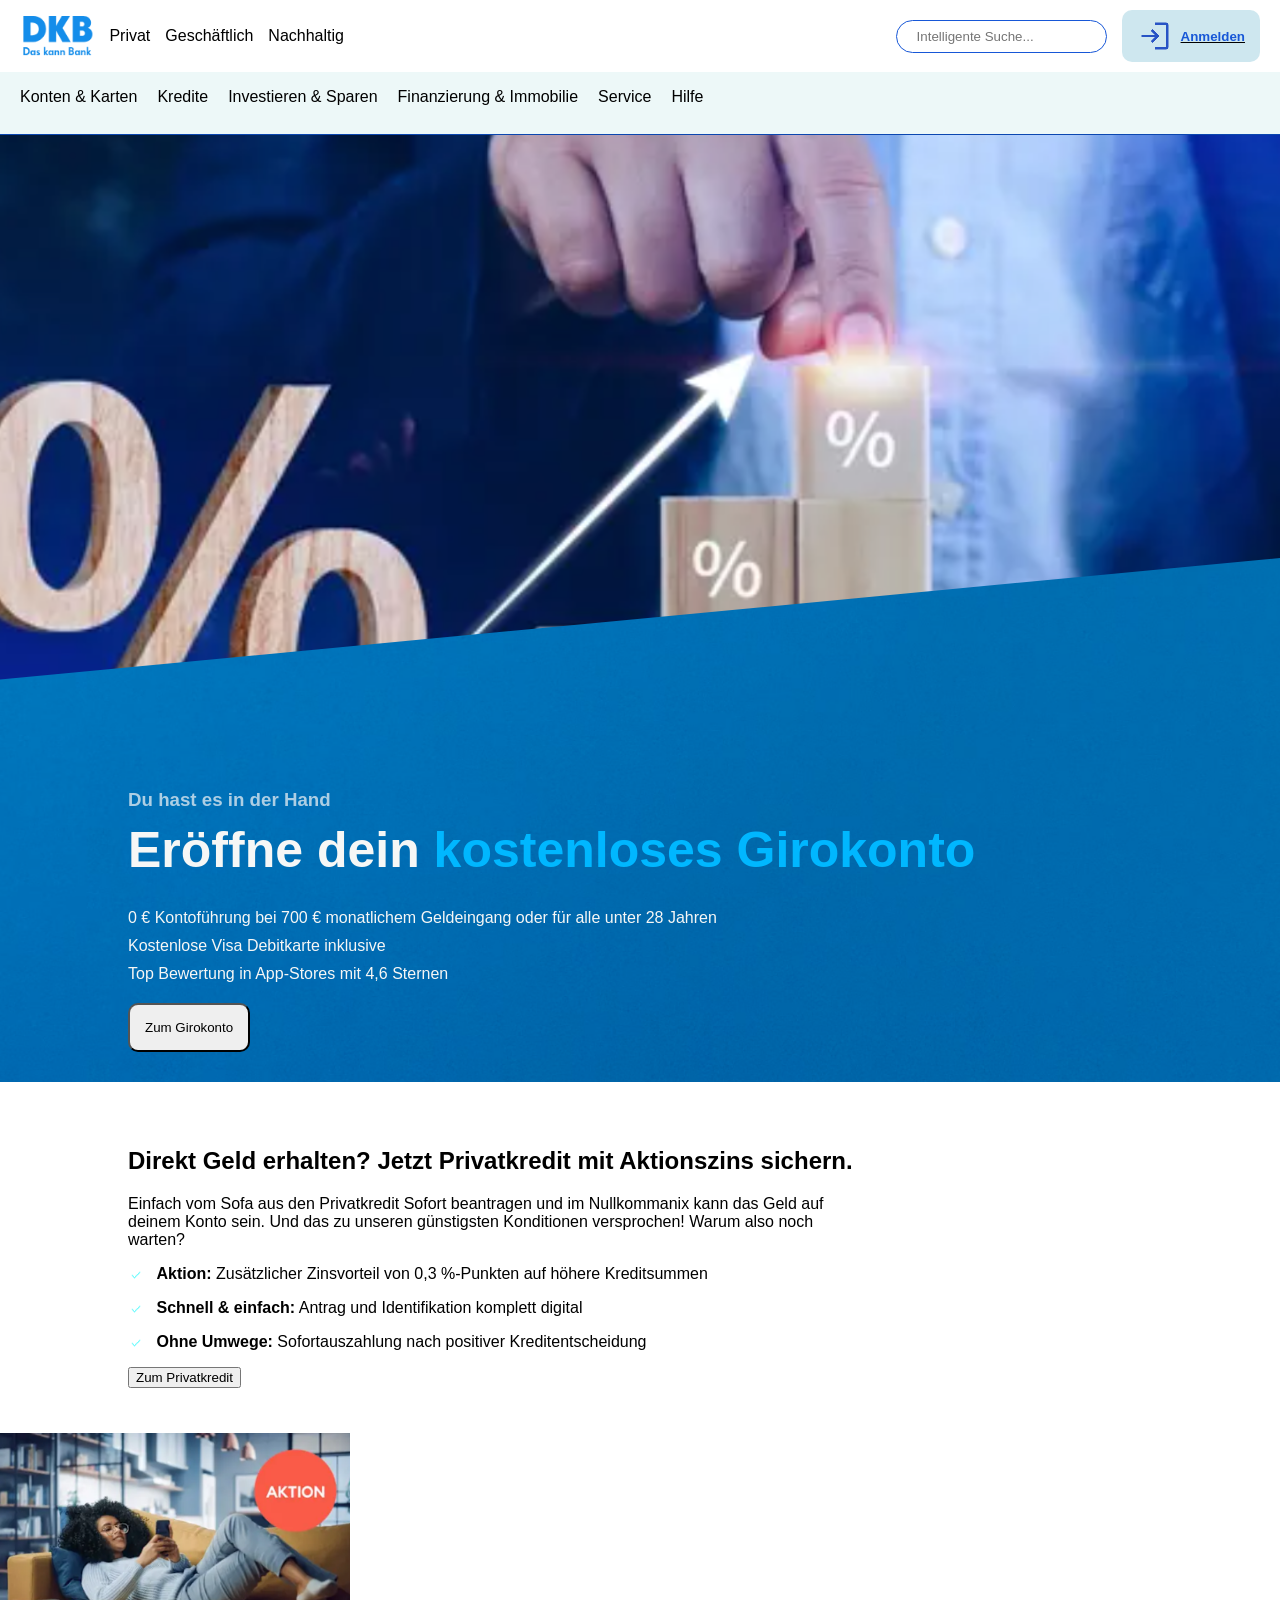
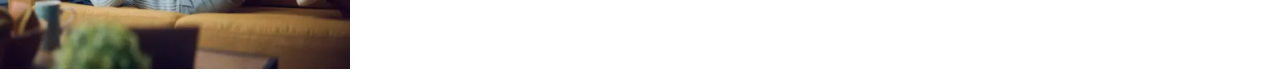
==== index.html @ bbc88499 "Add files via upload" ====
<!doctype html>
<html lang="de">

<head>
  <meta charset="UTF-8" />
  <meta name="viewport" content="width=device-width, initial-scale=1.0" />
  <title>DKB</title>
  <link rel="stylesheet" href="style.css" />
</head>

<body>
  <!--  -->

  <!-- TOP NAV -->
  <div class="topbar">
    <img src="assets/DKB.png" alt="DKB" class="logo" />

    <p class="text">Privat</p>
    <p class="text">Geschäftlich</p>
    <p class="text">Nachhaltig</p>

    <input type="search" placeholder="Intelligente Suche..." class="search" />

    <button id="Button" class="login-btn">
      <img src="assets/loginB.png" alt="" />
      <span class="anm">Anmelden</span>
    </button>
  </div>

  <!-- HAUPTMENÜ -->
  <div class="nav">
    <p class="nav-item" onclick="dropdownMenu()">Konten & Karten</p>
    <p class="nav-item">Kredite</p>
    <p class="nav-item">Investieren & Sparen</p>
    <p class="nav-item">Finanzierung & Immobilie</p>
    <p class="nav-item">Service</p>
    <p class="nav-item">Hilfe</p>

    <!-- DROPDOWN -->
    <div id="drownmenu" class="drownmenu">
      <p>Girokonto</p>
      <p>Kreditkarte</p>
      <p>Debitkarte</p>
      <p>Gemeinschaftskonto</p>
    </div>
  </div>
  <!-- BILDER -->
  <div class="hauptbild">
    <img src="assets/Bild.png" class="bild bild1" />
    <img src="assets/Bild2.png" class="bild bild2" />

    <div class="textimBild2">
      <h3 class="satz0">Du hast es in der Hand</h3>
      <h1 class="text-block0">
        Eröffne dein
        <span class="textimBildfarbe1">kostenloses Girokonto</span>
      </h1>
      <div class="text-block">
        <p>
          0 € Kontoführung bei 700 € monatlichem Geldeingang oder für alle
          unter 28 Jahren
        </p>
        <p>Kostenlose Visa Debitkarte inklusive</p>
        <p>Top Bewertung in App-Stores mit 4,6 Sternen</p>

        <button class="zumGirokonto">Zum Girokonto</button>


      </div>


    </div>

  </div>

  <div class="bild-spacer"></div> <!-- das ist für abstand zwischen bild2 und fläche unten -->
  <div class="Abschnitt2">

    <!-- LINKS -->
    <div class="textbereich">
      <h2>Direkt Geld erhalten? Jetzt Privatkredit mit Aktionszins sichern.</h2>

      <p>
        Einfach vom Sofa aus den Privatkredit Sofort beantragen und im Nullkommanix kann das Geld auf <br> deinem Konto sein.
        Und das zu unseren günstigsten Konditionen versprochen! Warum also noch <br> warten?
      </p>

      <p><img src="assets/pfeil.png" class="icon"> <strong>Aktion:</strong> Zusätzlicher Zinsvorteil von 0,3 %-Punkten auf höhere Kreditsummen
      </p>

      <p><img src="assets/pfeil.png" class="icon"> <strong>Schnell & einfach:</strong> Antrag und Identifikation komplett digital</p>

      <p><img src="assets/pfeil.png" class="icon"> <strong>Ohne Umwege:</strong> Sofortauszahlung nach positiver Kreditentscheidung</p>

      <button>Zum Privatkredit</button>
    </div>


  </div>
<div class="bildbereich"><img src="assets/Aktion.png" alt="Aktion"></div>
  

  <script src="logik.js"></script>

</body>

</html>
---- style.css ----
body {
  margin: 0;
  font-family: "Segoe UI", Tahoma, Geneva, Verdana, sans-serif;
}

/* TOP BAR */
.topbar {
  top: 0;
  position: sticky;
  display: flex;
  align-items: center;
  gap: 15px;
  padding: 10px 20px;
  background: white;
  z-index: 1000;
}

.logo {
  height: 40px;
}

.text {
  font-size: 1rem;
  cursor: pointer;
}

.search {
  margin-left: auto;
  padding: 8px 20px;
  border-radius: 20px;
  border: 1px solid rgb(23, 87, 215);
}

.login-btn {
  display: flex;
  align-items: center;
  gap: 8px;
  background: rgb(206, 231, 239);
  border: none;
  padding: 8px 15px;
  border-radius: 10px;
  cursor: pointer;
  text-decoration:underline;}

.anm {
  color: rgb(23, 87, 215);
  font-weight: 600;
}

/* NAV */
.nav {
  display: flex;
  gap: 20px;
  padding: 12px 20px;
  background: rgb(237, 248, 248);
  position: fixed; /* 👈 DAS hinzufügen */
  top: 60px;
  z-index: 999;
  width: 100%;
}

.nav-item {
  cursor: pointer;
  font-weight: 500;
}

/* DROPDOWN */
.drownmenu {
  position: absolute; /*Absolute: Dein Menü soll über den Bildern auftauchen
                             Es soll nicht den Rest der Seite nach unten schieben
                             Also: position: absolute → Menü „schwebt“ über dem Layout */
  top: 100%;
  left: 0;
  width: 100%;

  max-height: 0;
  overflow: hidden;

  background: white;
  padding-left: 20px;
  border-bottom: 1px solid #0b47b0;
  transition: max-height 0.3s ease; /* trasition = öffne langsam,,, ease
    = die Art (hier langsam starten) */
  z-index: 10; /* über dem Bild */
}


.drownmenu p {
  padding: 10px 0;
  color: rgb(18, 59, 140);
  cursor: pointer;
}

.drownmenu.open {
  max-height: 300px;
}

/* BILDER */
.hauptbild {
  position: relative;
  height: 90vh;
  overflow: visible; /* wichtig */

}
.bild {
  position: absolute;
  inset: 0; /* top/right/bottom/left = 0 */
  width: 100%;
  height: 100%;
  object-fit: cover;
}

.bild1 {
  display: flex;
  z-index: 2;
  clip-path: polygon(0 0, 100% 0, 100% 60%, 0 75%);
}

.bild2 {
  object-position: center 100px;
  inset: auto 0 -200px 0;
  z-index: 1;
}

.textimBild2 {
  position: absolute; /* über dem Bild */
  bottom: -170px; /* Abstand vom unteren Rand von Bild 2 */
  left: 50%; /* horizontal zentriert */
  transform: translateX(-50%); /* genau zentriert */
  color: rgb(246, 247, 246);
  text-align: left;
  z-index: 3; /* über beiden Bildern */
  width: 80%; /* optional, damit Text nicht zu breit */
}

.textimBild2 h3 {
  margin: 0 0 10px 0; /* Abstand nach unten zum h1 */
}

.textimBild2 h1 {
  margin: 0; /* Abstand nach oben zum h4 */

}

.satz0{
   color: rgb(246 247 246 / 70%);
}

.text-block0{
  font-size: 50px;  /* Schriftgröße */
  
}

.textimBildfarbe1 {

  color: rgb(0, 183, 255);

}

/* ✅ FIX: verhindert Hochrutschen */
.text-block {
  margin-top: 30px;
}

.text-block p {
  margin: 0;
}

.text-block p + p {
  margin-top: 10px;
}

.bild-spacer {
  height: 200px; /* MUSS dem -200px von bild2 entsprechen
  Warum du .bild-spacer brauchst:
  -Ohne Spacer startet neuer Inhalt unter dem Bild, aber wird überdeckt 
  -Der nächste div beginnt genau dort, wo Bild 2 endet*/
  
}

.unterer-bereich {
 padding: 30px;

}

.zumGirokonto{
  margin-top: 20px;
  border-radius: 10px;
  padding: 15px;
}


.Abschnitt2 {
  width: 80%;
  margin: 0 auto;            /* Container mittig auf der Seite */
  margin-top: 45px;
  align-items: center;       /* Vertikal zentriert */
  gap: 50px;                 /* Abstand zwischen Text und Bild */
align-items: flex-start;
}

.textbereich {
  flex: 1;
}

.bildbereich img {
  width: 350px;
  height: auto;
}

.icon {
  width: 16px;
  height: 16px;
  margin-right: 8px;
  vertical-align: middle;
}

.Abschnitt2 {
  width: 80%;
  margin: 45px auto;
  display: flex;
  justify-content: space-between;
  align-items: flex-start;
  gap: 50px;
}




/* ============================= */
/* 📱 TABLET (max 1024px) */
/* ============================= */
@media (max-width: 1024px) {

  .textimBild2 h1 {
    font-size: 38px;
  }

  .Abschnitt2 {
    width: 90%;
  }

  .bildbereich img {
    width: 280px;
  }
}


/* ============================= */
/* 📱 HANDY (max 768px) */
/* ============================= */
@media (max-width: 768px) {

  /* TOPBAR */
  .topbar {
    flex-wrap: wrap;
    gap: 10px;
  }

  .search {
    width: 100%;
    margin-left: 0;
  }

  /* NAV */
  .nav {
    flex-wrap: wrap;
    gap: 10px;
    top: 100px;
  }

  .nav-item {
    font-size: 14px;
  }

  /* HERO TEXT */
  .textimBild2 {
    width: 90%;
    bottom: -120px;
  }

  .textimBild2 h1 {
    font-size: 28px;
  }

  .text-block0 {
    font-size: 30px;
  }

  /* Abschnitt 2 untereinander */
  .Abschnitt2 {
    display: flex;
    flex-direction: column;
    gap: 30px;
  }

  .bildbereich img {
    width: 100%;
  }

  .bild-spacer {
    height: 120px;
  }
}


/* ============================= */
/* 📱 KLEINE HANDYS (max 480px) */
/* ============================= */
@media (max-width: 480px) {

  .textimBild2 h1 {
    font-size: 22px;
  }

  .text-block0 {
    font-size: 24px;
  }

  .zumGirokonto {
    width: 100%;
  }

  button {
    width: 100%;
  }

}
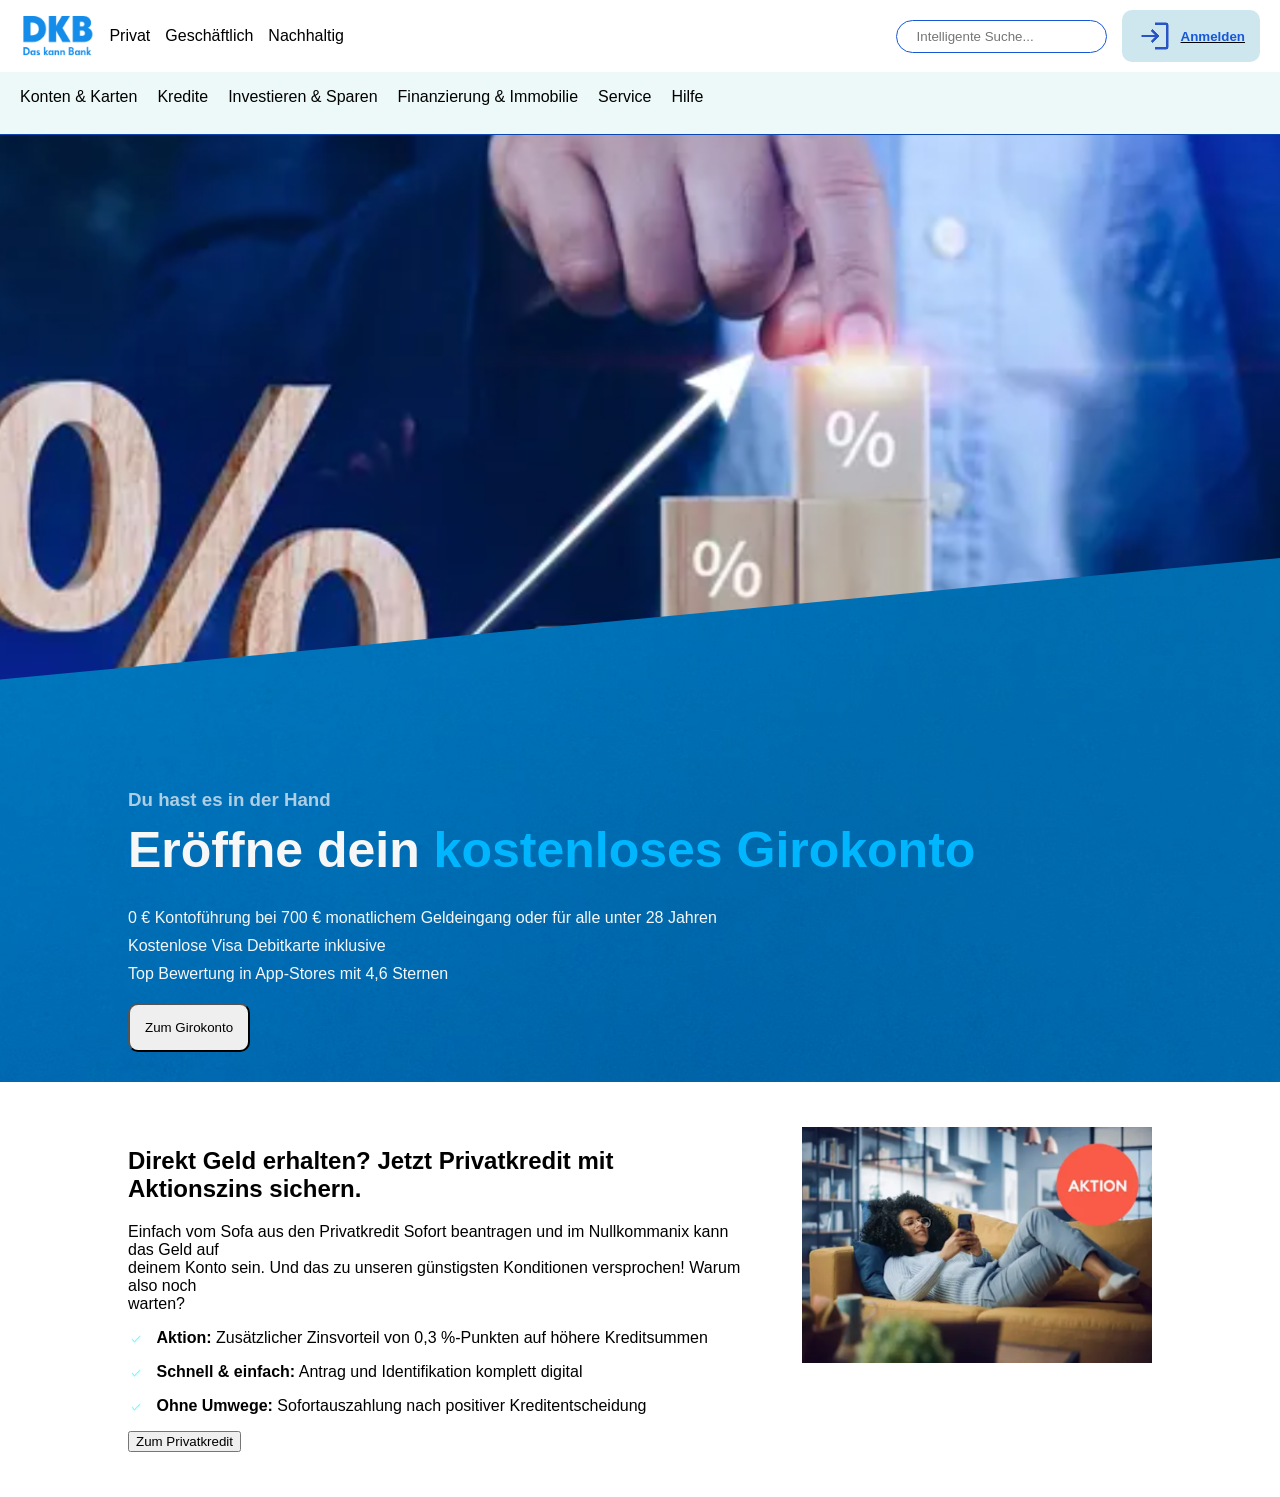
==== commit 1b08109a: "Fix HTML structure and formatting issues" ====
--- a/index.html
+++ b/index.html
@@ -76,32 +76,36 @@
   <div class="bild-spacer"></div> <!-- das ist für abstand zwischen bild2 und fläche unten -->
   <div class="Abschnitt2">
 
-    <!-- LINKS -->
+    <!-- LINKS -->    
     <div class="textbereich">
+
       <h2>Direkt Geld erhalten? Jetzt Privatkredit mit Aktionszins sichern.</h2>
 
       <p>
-        Einfach vom Sofa aus den Privatkredit Sofort beantragen und im Nullkommanix kann das Geld auf <br> deinem Konto sein.
+        Einfach vom Sofa aus den Privatkredit Sofort beantragen und im Nullkommanix kann das Geld auf <br> deinem Konto
+        sein.
         Und das zu unseren günstigsten Konditionen versprochen! Warum also noch <br> warten?
       </p>
 
-      <p><img src="assets/pfeil.png" class="icon"> <strong>Aktion:</strong> Zusätzlicher Zinsvorteil von 0,3 %-Punkten auf höhere Kreditsummen
-      </p>
+      <p><img src="assets/pfeil.png" class="icon"> <strong>Aktion:</strong> Zusätzlicher Zinsvorteil von 0,3 %-Punkten
+        auf höhere Kreditsummen</p>
+      <p><img src="assets/pfeil.png" class="icon"> <strong>Schnell & einfach:</strong> Antrag und Identifikation
+        komplett digital</p>
+      <p><img src="assets/pfeil.png" class="icon"> <strong>Ohne Umwege:</strong> Sofortauszahlung nach positiver
+        Kreditentscheidung</p>
 
-      <p><img src="assets/pfeil.png" class="icon"> <strong>Schnell & einfach:</strong> Antrag und Identifikation komplett digital</p>
+      <button>Zum Privatkredit</button> </div>
 
-      <p><img src="assets/pfeil.png" class="icon"> <strong>Ohne Umwege:</strong> Sofortauszahlung nach positiver Kreditentscheidung</p>
+         <div class="bildbereich"><img src="assets/Aktion.png" alt="Aktion"></div>
+     
+       
+    </div>
+  </div>
+ 
 
-      <button>Zum Privatkredit</button>
-    </div>
-
-
-  </div>
-<div class="bildbereich"><img src="assets/Aktion.png" alt="Aktion"></div>
-  
 
   <script src="logik.js"></script>
 
 </body>
 
-</html>+</html>
--- a/style.css
+++ b/style.css
@@ -292,15 +292,19 @@
     display: flex;
     flex-direction: column;
     gap: 30px;
+   
   }
 
   .bildbereich img {
     width: 100%;
+    
   }
 
   .bild-spacer {
-    height: 120px;
-  }
+    height: 130px;
+  }
+
+
 }
 
 
@@ -322,7 +326,7 @@
   }
 
   button {
-    width: 100%;
-  }
-
-}+    width: 10%;
+  }
+
+}
